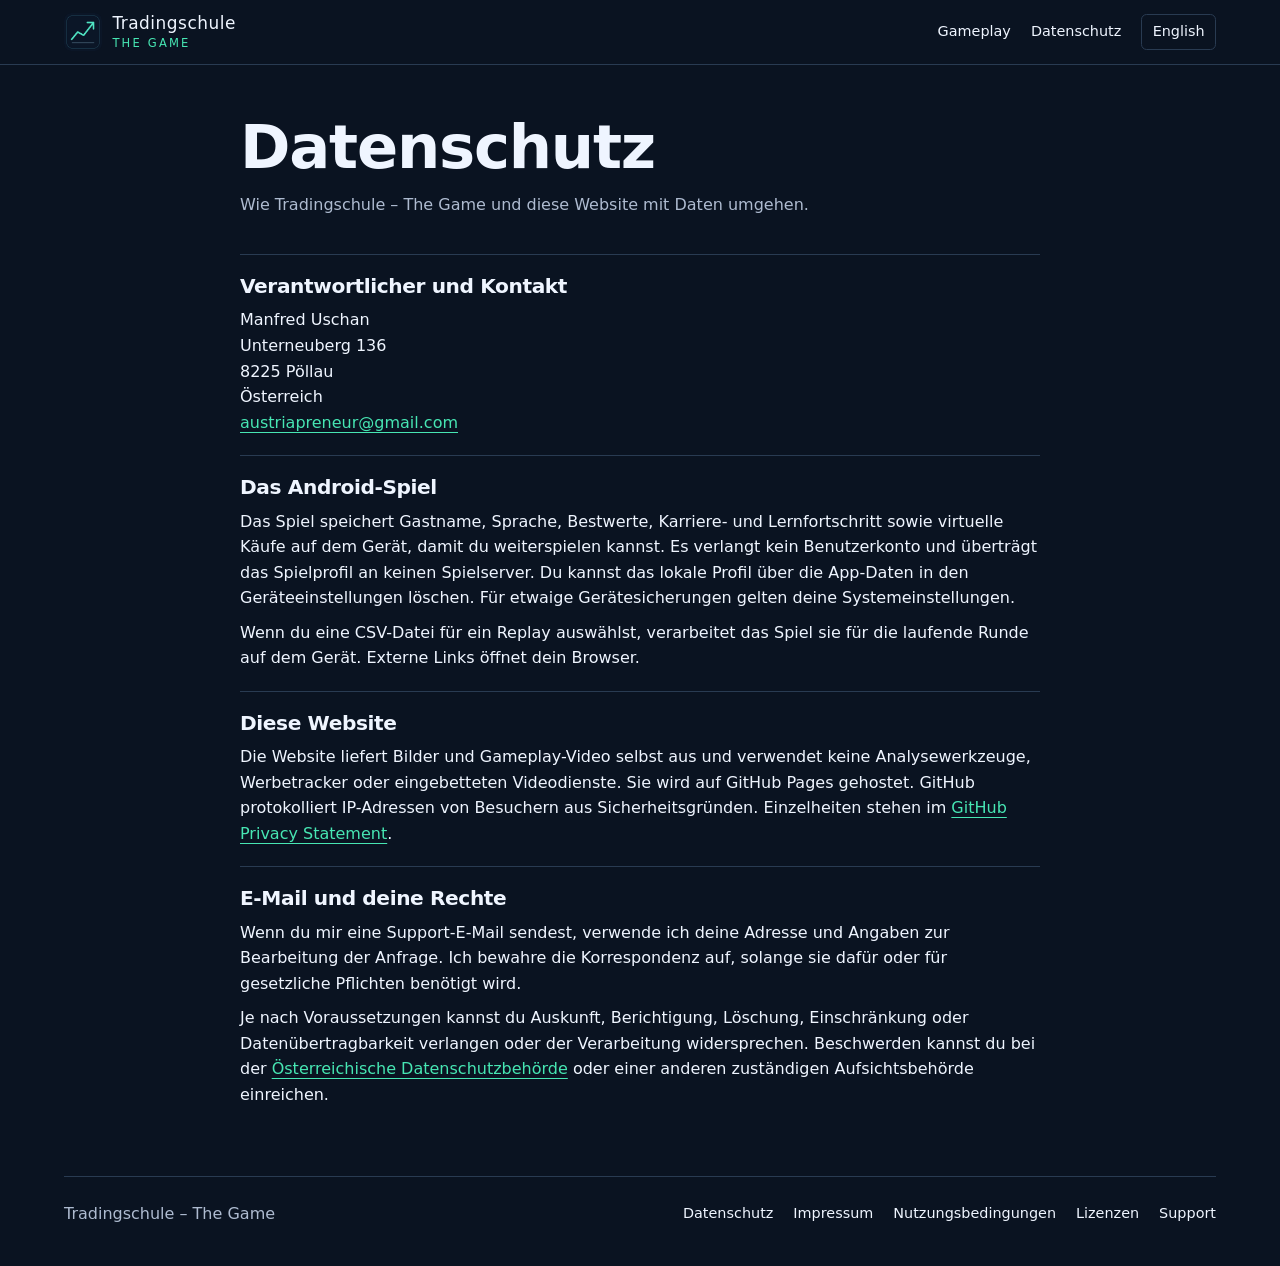
==== de/privacy/index.html @ ac20d0d2 "Add bilingual gameplay and legal pages" ====
<!doctype html>
<html lang="de">
<head>
<meta charset="utf-8">
<meta name="viewport" content="width=device-width, initial-scale=1">
<meta name="description" content="Wie Tradingschule – The Game und diese Website mit Daten umgehen.">
<meta name="theme-color" content="#0a1321">
<title>Datenschutz | Tradingschule – The Game</title>
<link rel="canonical" href="https://onvexalabs-dev.github.io/tradingschule-the-game-page/de/privacy/">
<link rel="alternate" hreflang="en" href="https://onvexalabs-dev.github.io/tradingschule-the-game-page/privacy/">
<link rel="alternate" hreflang="de" href="https://onvexalabs-dev.github.io/tradingschule-the-game-page/de/privacy/">
<link rel="icon" href="../../assets/icon.png">
<link rel="stylesheet" href="../../assets/site.css">
</head>
<body>
<header class="top"><div class="shell top-inner">
<a class="brand" href="../../de/"><img src="../../assets/icon.png" width="38" height="38" alt=""><span>Tradingschule<span class="brand-sub">THE GAME</span></span></a>
<nav aria-label="Hauptnavigation">
<a href="../../de/">Gameplay</a>
<a href="../../de/privacy/">Datenschutz</a>
<a class="locale" hreflang="en" lang="en" href="../../privacy/">English</a>
</nav></div></header>
<main id="main" class="shell legal"><h1>Datenschutz</h1><p class="intro">Wie Tradingschule – The Game und diese Website mit Daten umgehen.</p><section><h2>Verantwortlicher und Kontakt</h2><p>Manfred Uschan<br>Unterneuberg 136<br>8225 Pöllau<br>Österreich<br><a href="mailto:austriapreneur@gmail.com">austriapreneur@gmail.com</a></p></section><section><h2>Das Android-Spiel</h2><p>Das Spiel speichert Gastname, Sprache, Bestwerte, Karriere- und Lernfortschritt sowie virtuelle Käufe auf dem Gerät, damit du weiterspielen kannst. Es verlangt kein Benutzerkonto und überträgt das Spielprofil an keinen Spielserver. Du kannst das lokale Profil über die App-Daten in den Geräteeinstellungen löschen. Für etwaige Gerätesicherungen gelten deine Systemeinstellungen.</p><p>Wenn du eine CSV-Datei für ein Replay auswählst, verarbeitet das Spiel sie für die laufende Runde auf dem Gerät. Externe Links öffnet dein Browser.</p></section><section><h2>Diese Website</h2><p>Die Website liefert Bilder und Gameplay-Video selbst aus und verwendet keine Analysewerkzeuge, Werbetracker oder eingebetteten Videodienste. Sie wird auf GitHub Pages gehostet. GitHub protokolliert IP-Adressen von Besuchern aus Sicherheitsgründen. Einzelheiten stehen im <a href="https://docs.github.com/en/site-policy/privacy-policies/github-general-privacy-statement">GitHub Privacy Statement</a>.</p></section><section><h2>E-Mail und deine Rechte</h2><p>Wenn du mir eine Support-E-Mail sendest, verwende ich deine Adresse und Angaben zur Bearbeitung der Anfrage. Ich bewahre die Korrespondenz auf, solange sie dafür oder für gesetzliche Pflichten benötigt wird.</p><p>Je nach Voraussetzungen kannst du Auskunft, Berichtigung, Löschung, Einschränkung oder Datenübertragbarkeit verlangen oder der Verarbeitung widersprechen. Beschwerden kannst du bei der <a href="https://www.dsb.gv.at/">Österreichische Datenschutzbehörde</a> oder einer anderen zuständigen Aufsichtsbehörde einreichen.</p></section></main>
<footer class="shell footer"><span>Tradingschule – The Game</span><nav aria-label="Rechtliche Links"><a href="../../de/privacy/">Datenschutz</a><a href="../../de/imprint/">Impressum</a><a href="../../de/terms/">Nutzungsbedingungen</a><a href="../../de/licenses/">Lizenzen</a><a href="../../de/support/">Support</a></nav></footer>
</body>
</html>
---- assets/site.css ----
:root{color-scheme:dark;--base:#0a1321;--panel:#102033;--ink:#eff5ff;--muted:#aebbd0;--line:#293b52;--mint:#47e6b3;--gold:#eabb73}
*{box-sizing:border-box}
body{margin:0;background:var(--base);color:var(--ink);font:1rem/1.6 system-ui,-apple-system,"Segoe UI",sans-serif}
a{color:var(--mint);text-underline-offset:.22em}
a:focus-visible,video:focus-visible{outline:3px solid var(--gold);outline-offset:4px}
h1,h2,h3,p{margin:0}
h1,h2,h3{line-height:1.12;letter-spacing:-.02em}
.shell{width:min(100% - 2.5rem,72rem);margin-inline:auto}
.top{border-bottom:1px solid var(--line);background:#0a1321}
.top-inner,.footer{display:flex;align-items:center;justify-content:space-between;gap:1rem;flex-wrap:wrap}
.top-inner{padding:.8rem 0}
.brand{display:inline-flex;align-items:center;gap:.65rem;color:var(--ink);font-size:1.06rem;line-height:1.05;letter-spacing:.03em;text-decoration:none}
.brand img{border-radius:.45rem}
.brand-sub{display:block;margin-top:.26rem;color:var(--mint);font-size:.72rem;letter-spacing:.19em}
nav{display:flex;align-items:center;gap:.75rem 1.25rem;flex-wrap:wrap}
nav a{color:var(--ink);font-size:.9rem;text-decoration:none}
nav a:hover,nav a:focus-visible{color:var(--mint);text-decoration:underline}
.locale{padding:.36rem .65rem;border:1px solid var(--line);border-radius:.35rem}
.hero{border-bottom:1px solid var(--line);background:linear-gradient(90deg,#08111eeF 0%,#08111ecc 42%,#08111e20 100%),url("floor.webp") center 55% / cover no-repeat}
.hero-inner{padding:clamp(3.75rem,9vw,8rem) 0}
.hero h1{max-width:13ch;font-size:clamp(2.8rem,7vw,6.4rem);letter-spacing:-.062em}
.hero p{max-width:42ch;margin:1.3rem 0 1.6rem;color:#dbe5f1;font-size:clamp(1.05rem,2vw,1.24rem)}
.button{display:inline-block;padding:.65rem 1.05rem;background:var(--mint);color:var(--base);font-weight:700;text-decoration:none;border-radius:.4rem}
.button:hover{background:#80f3ce}
.demo{padding:3rem 0}
.demo-head{display:flex;align-items:baseline;justify-content:space-between;flex-wrap:wrap;gap:.75rem;margin-bottom:1rem}
.demo-head p,.features p,.intro{color:var(--muted)}
video{display:block;width:100%;height:auto;aspect-ratio:16/9;background:#03080e;border:1px solid var(--line);border-radius:.6rem}
.features{display:grid;grid-template-columns:repeat(3,1fr);gap:1.5rem;margin-top:2.4rem}
.features article{border-top:2px solid var(--gold);padding-top:1rem}
.features h3{margin-bottom:.65rem}
.footer{border-top:1px solid var(--line);padding:1.5rem 0 2.5rem;color:var(--muted)}
.legal{max-width:50rem;padding:3rem 0}
.legal h1{font-size:clamp(2.15rem,5vw,3.8rem)}
.legal .intro{margin:.7rem 0 2.3rem}
.legal section{padding:1.25rem 0;border-top:1px solid var(--line)}
.legal h2{margin-bottom:.6rem;font-size:1.26rem}
.legal p+p{margin-top:.55rem}
@media(max-width:680px){.features{grid-template-columns:1fr}.hero{background-image:linear-gradient(90deg,#08111ef3,#08111eb3),url("floor.webp")}.top-inner{gap:.6rem}.legal,.demo{padding-top:2rem}}
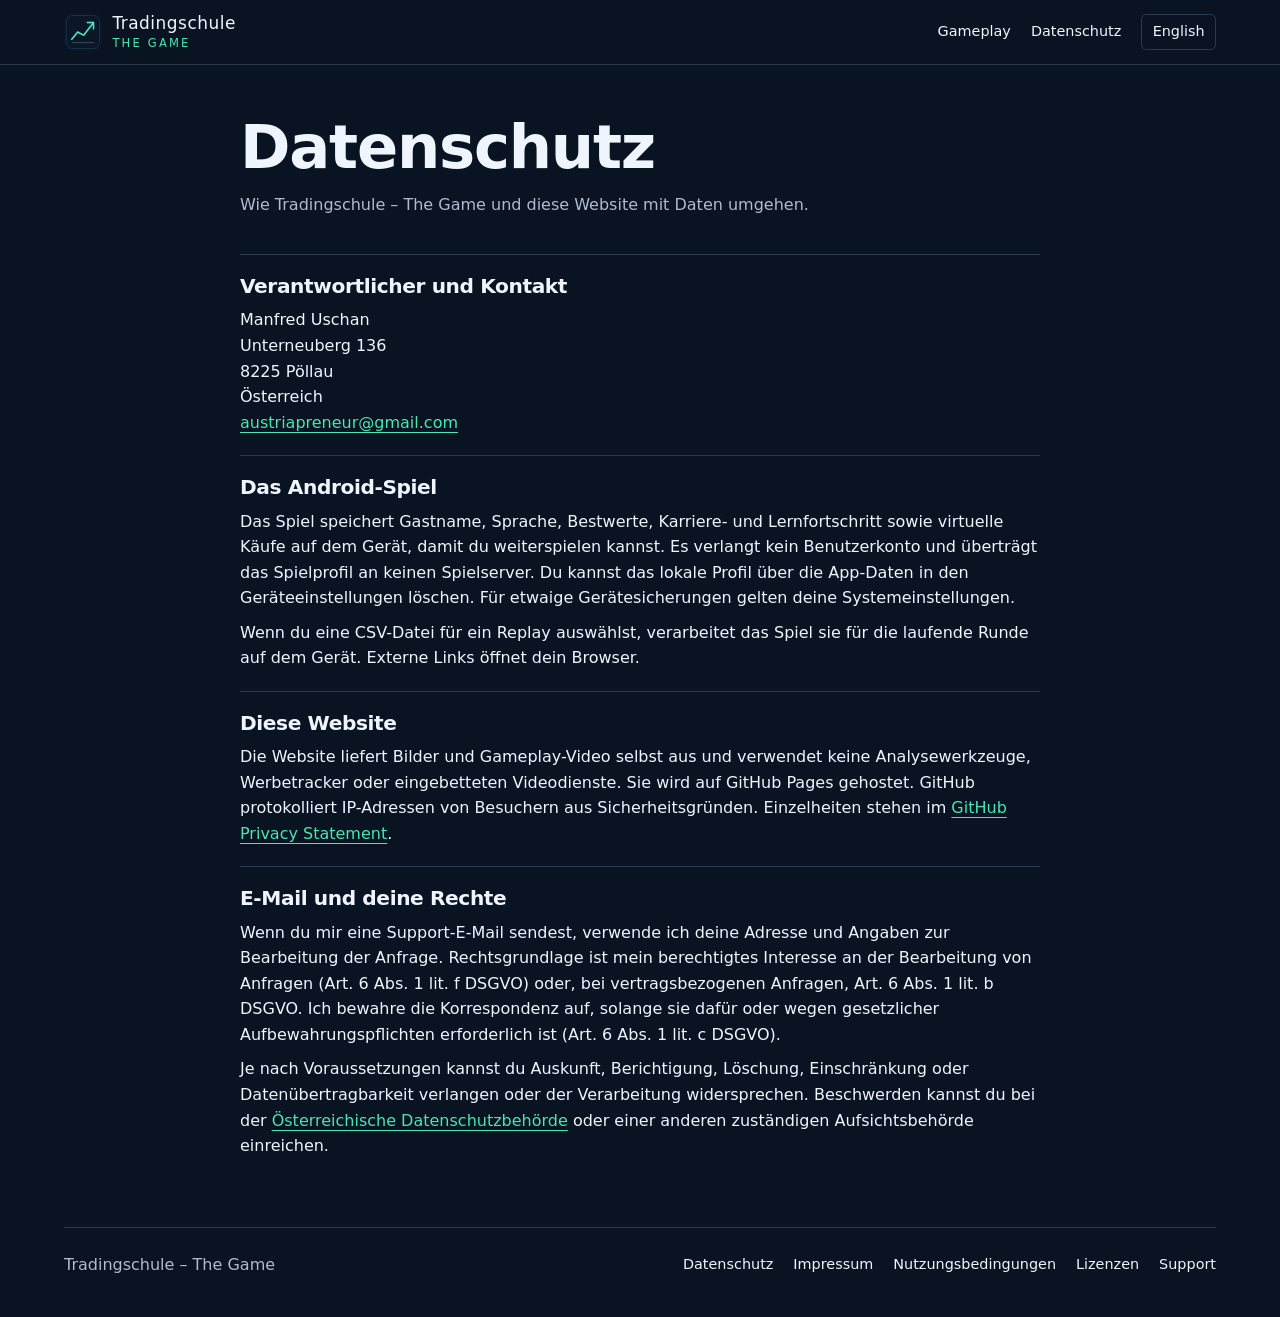
==== commit 73c88312: "Document support email processing in privacy notices" ====
--- a/de/privacy/index.html
+++ b/de/privacy/index.html
@@ -20,7 +20,7 @@
 <a href="../../de/privacy/">Datenschutz</a>
 <a class="locale" hreflang="en" lang="en" href="../../privacy/">English</a>
 </nav></div></header>
-<main id="main" class="shell legal"><h1>Datenschutz</h1><p class="intro">Wie Tradingschule – The Game und diese Website mit Daten umgehen.</p><section><h2>Verantwortlicher und Kontakt</h2><p>Manfred Uschan<br>Unterneuberg 136<br>8225 Pöllau<br>Österreich<br><a href="mailto:austriapreneur@gmail.com">austriapreneur@gmail.com</a></p></section><section><h2>Das Android-Spiel</h2><p>Das Spiel speichert Gastname, Sprache, Bestwerte, Karriere- und Lernfortschritt sowie virtuelle Käufe auf dem Gerät, damit du weiterspielen kannst. Es verlangt kein Benutzerkonto und überträgt das Spielprofil an keinen Spielserver. Du kannst das lokale Profil über die App-Daten in den Geräteeinstellungen löschen. Für etwaige Gerätesicherungen gelten deine Systemeinstellungen.</p><p>Wenn du eine CSV-Datei für ein Replay auswählst, verarbeitet das Spiel sie für die laufende Runde auf dem Gerät. Externe Links öffnet dein Browser.</p></section><section><h2>Diese Website</h2><p>Die Website liefert Bilder und Gameplay-Video selbst aus und verwendet keine Analysewerkzeuge, Werbetracker oder eingebetteten Videodienste. Sie wird auf GitHub Pages gehostet. GitHub protokolliert IP-Adressen von Besuchern aus Sicherheitsgründen. Einzelheiten stehen im <a href="https://docs.github.com/en/site-policy/privacy-policies/github-general-privacy-statement">GitHub Privacy Statement</a>.</p></section><section><h2>E-Mail und deine Rechte</h2><p>Wenn du mir eine Support-E-Mail sendest, verwende ich deine Adresse und Angaben zur Bearbeitung der Anfrage. Ich bewahre die Korrespondenz auf, solange sie dafür oder für gesetzliche Pflichten benötigt wird.</p><p>Je nach Voraussetzungen kannst du Auskunft, Berichtigung, Löschung, Einschränkung oder Datenübertragbarkeit verlangen oder der Verarbeitung widersprechen. Beschwerden kannst du bei der <a href="https://www.dsb.gv.at/">Österreichische Datenschutzbehörde</a> oder einer anderen zuständigen Aufsichtsbehörde einreichen.</p></section></main>
+<main id="main" class="shell legal"><h1>Datenschutz</h1><p class="intro">Wie Tradingschule – The Game und diese Website mit Daten umgehen.</p><section><h2>Verantwortlicher und Kontakt</h2><p>Manfred Uschan<br>Unterneuberg 136<br>8225 Pöllau<br>Österreich<br><a href="mailto:austriapreneur@gmail.com">austriapreneur@gmail.com</a></p></section><section><h2>Das Android-Spiel</h2><p>Das Spiel speichert Gastname, Sprache, Bestwerte, Karriere- und Lernfortschritt sowie virtuelle Käufe auf dem Gerät, damit du weiterspielen kannst. Es verlangt kein Benutzerkonto und überträgt das Spielprofil an keinen Spielserver. Du kannst das lokale Profil über die App-Daten in den Geräteeinstellungen löschen. Für etwaige Gerätesicherungen gelten deine Systemeinstellungen.</p><p>Wenn du eine CSV-Datei für ein Replay auswählst, verarbeitet das Spiel sie für die laufende Runde auf dem Gerät. Externe Links öffnet dein Browser.</p></section><section><h2>Diese Website</h2><p>Die Website liefert Bilder und Gameplay-Video selbst aus und verwendet keine Analysewerkzeuge, Werbetracker oder eingebetteten Videodienste. Sie wird auf GitHub Pages gehostet. GitHub protokolliert IP-Adressen von Besuchern aus Sicherheitsgründen. Einzelheiten stehen im <a href="https://docs.github.com/en/site-policy/privacy-policies/github-general-privacy-statement">GitHub Privacy Statement</a>.</p></section><section><h2>E-Mail und deine Rechte</h2><p>Wenn du mir eine Support-E-Mail sendest, verwende ich deine Adresse und Angaben zur Bearbeitung der Anfrage. Rechtsgrundlage ist mein berechtigtes Interesse an der Bearbeitung von Anfragen (Art. 6 Abs. 1 lit. f DSGVO) oder, bei vertragsbezogenen Anfragen, Art. 6 Abs. 1 lit. b DSGVO. Ich bewahre die Korrespondenz auf, solange sie dafür oder wegen gesetzlicher Aufbewahrungspflichten erforderlich ist (Art. 6 Abs. 1 lit. c DSGVO).</p><p>Je nach Voraussetzungen kannst du Auskunft, Berichtigung, Löschung, Einschränkung oder Datenübertragbarkeit verlangen oder der Verarbeitung widersprechen. Beschwerden kannst du bei der <a href="https://www.dsb.gv.at/">Österreichische Datenschutzbehörde</a> oder einer anderen zuständigen Aufsichtsbehörde einreichen.</p></section></main>
 <footer class="shell footer"><span>Tradingschule – The Game</span><nav aria-label="Rechtliche Links"><a href="../../de/privacy/">Datenschutz</a><a href="../../de/imprint/">Impressum</a><a href="../../de/terms/">Nutzungsbedingungen</a><a href="../../de/licenses/">Lizenzen</a><a href="../../de/support/">Support</a></nav></footer>
 </body>
 </html>
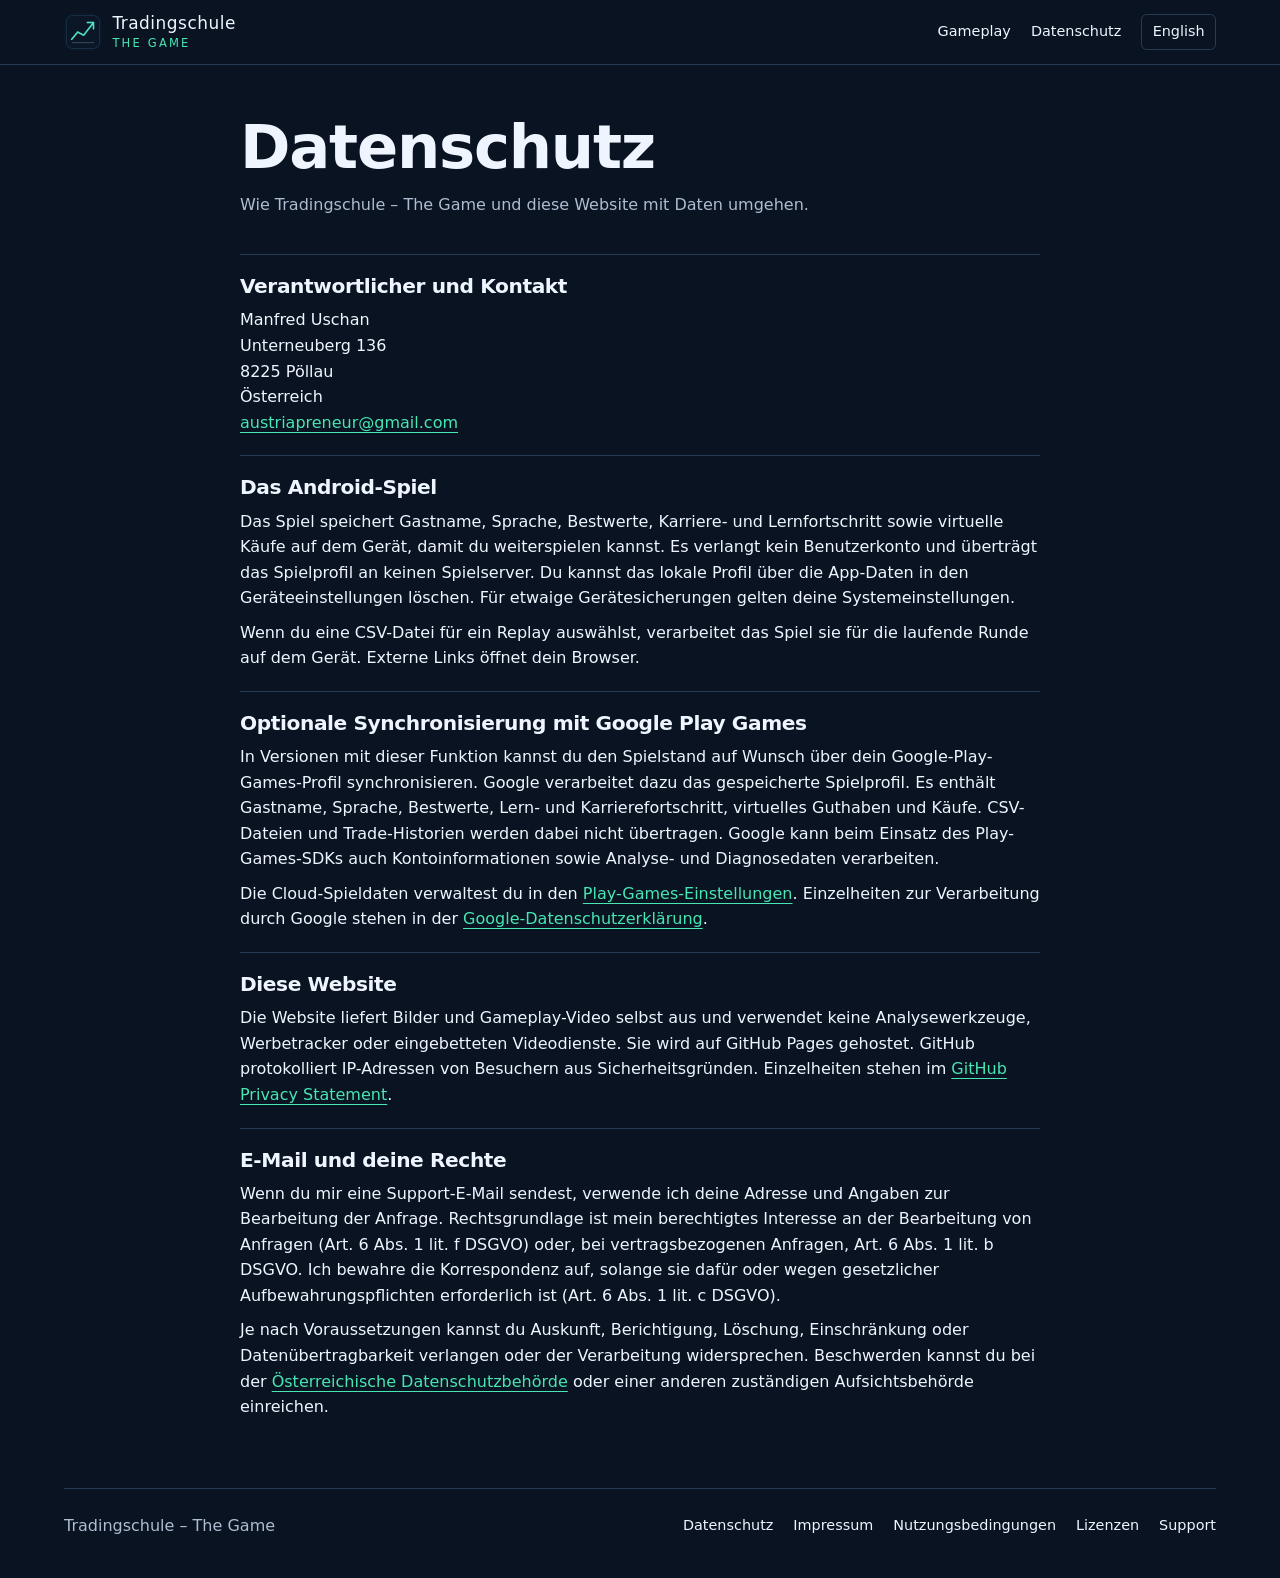
==== commit 71728efc: "Disclose optional Play Games save sync" ====
--- a/de/privacy/index.html
+++ b/de/privacy/index.html
@@ -20,7 +20,7 @@
 <a href="../../de/privacy/">Datenschutz</a>
 <a class="locale" hreflang="en" lang="en" href="../../privacy/">English</a>
 </nav></div></header>
-<main id="main" class="shell legal"><h1>Datenschutz</h1><p class="intro">Wie Tradingschule – The Game und diese Website mit Daten umgehen.</p><section><h2>Verantwortlicher und Kontakt</h2><p>Manfred Uschan<br>Unterneuberg 136<br>8225 Pöllau<br>Österreich<br><a href="mailto:austriapreneur@gmail.com">austriapreneur@gmail.com</a></p></section><section><h2>Das Android-Spiel</h2><p>Das Spiel speichert Gastname, Sprache, Bestwerte, Karriere- und Lernfortschritt sowie virtuelle Käufe auf dem Gerät, damit du weiterspielen kannst. Es verlangt kein Benutzerkonto und überträgt das Spielprofil an keinen Spielserver. Du kannst das lokale Profil über die App-Daten in den Geräteeinstellungen löschen. Für etwaige Gerätesicherungen gelten deine Systemeinstellungen.</p><p>Wenn du eine CSV-Datei für ein Replay auswählst, verarbeitet das Spiel sie für die laufende Runde auf dem Gerät. Externe Links öffnet dein Browser.</p></section><section><h2>Diese Website</h2><p>Die Website liefert Bilder und Gameplay-Video selbst aus und verwendet keine Analysewerkzeuge, Werbetracker oder eingebetteten Videodienste. Sie wird auf GitHub Pages gehostet. GitHub protokolliert IP-Adressen von Besuchern aus Sicherheitsgründen. Einzelheiten stehen im <a href="https://docs.github.com/en/site-policy/privacy-policies/github-general-privacy-statement">GitHub Privacy Statement</a>.</p></section><section><h2>E-Mail und deine Rechte</h2><p>Wenn du mir eine Support-E-Mail sendest, verwende ich deine Adresse und Angaben zur Bearbeitung der Anfrage. Rechtsgrundlage ist mein berechtigtes Interesse an der Bearbeitung von Anfragen (Art. 6 Abs. 1 lit. f DSGVO) oder, bei vertragsbezogenen Anfragen, Art. 6 Abs. 1 lit. b DSGVO. Ich bewahre die Korrespondenz auf, solange sie dafür oder wegen gesetzlicher Aufbewahrungspflichten erforderlich ist (Art. 6 Abs. 1 lit. c DSGVO).</p><p>Je nach Voraussetzungen kannst du Auskunft, Berichtigung, Löschung, Einschränkung oder Datenübertragbarkeit verlangen oder der Verarbeitung widersprechen. Beschwerden kannst du bei der <a href="https://www.dsb.gv.at/">Österreichische Datenschutzbehörde</a> oder einer anderen zuständigen Aufsichtsbehörde einreichen.</p></section></main>
+<main id="main" class="shell legal"><h1>Datenschutz</h1><p class="intro">Wie Tradingschule – The Game und diese Website mit Daten umgehen.</p><section><h2>Verantwortlicher und Kontakt</h2><p>Manfred Uschan<br>Unterneuberg 136<br>8225 Pöllau<br>Österreich<br><a href="mailto:austriapreneur@gmail.com">austriapreneur@gmail.com</a></p></section><section><h2>Das Android-Spiel</h2><p>Das Spiel speichert Gastname, Sprache, Bestwerte, Karriere- und Lernfortschritt sowie virtuelle Käufe auf dem Gerät, damit du weiterspielen kannst. Es verlangt kein Benutzerkonto und überträgt das Spielprofil an keinen Spielserver. Du kannst das lokale Profil über die App-Daten in den Geräteeinstellungen löschen. Für etwaige Gerätesicherungen gelten deine Systemeinstellungen.</p><p>Wenn du eine CSV-Datei für ein Replay auswählst, verarbeitet das Spiel sie für die laufende Runde auf dem Gerät. Externe Links öffnet dein Browser.</p></section><section><h2>Optionale Synchronisierung mit Google Play Games</h2><p>In Versionen mit dieser Funktion kannst du den Spielstand auf Wunsch über dein Google-Play-Games-Profil synchronisieren. Google verarbeitet dazu das gespeicherte Spielprofil. Es enthält Gastname, Sprache, Bestwerte, Lern- und Karrierefortschritt, virtuelles Guthaben und Käufe. CSV-Dateien und Trade-Historien werden dabei nicht übertragen. Google kann beim Einsatz des Play-Games-SDKs auch Kontoinformationen sowie Analyse- und Diagnosedaten verarbeiten.</p><p>Die Cloud-Spieldaten verwaltest du in den <a href="https://support.google.com/googleplay/answer/9130646?hl=de">Play-Games-Einstellungen</a>. Einzelheiten zur Verarbeitung durch Google stehen in der <a href="https://policies.google.com/privacy?hl=de">Google-Datenschutzerklärung</a>.</p></section><section><h2>Diese Website</h2><p>Die Website liefert Bilder und Gameplay-Video selbst aus und verwendet keine Analysewerkzeuge, Werbetracker oder eingebetteten Videodienste. Sie wird auf GitHub Pages gehostet. GitHub protokolliert IP-Adressen von Besuchern aus Sicherheitsgründen. Einzelheiten stehen im <a href="https://docs.github.com/en/site-policy/privacy-policies/github-general-privacy-statement">GitHub Privacy Statement</a>.</p></section><section><h2>E-Mail und deine Rechte</h2><p>Wenn du mir eine Support-E-Mail sendest, verwende ich deine Adresse und Angaben zur Bearbeitung der Anfrage. Rechtsgrundlage ist mein berechtigtes Interesse an der Bearbeitung von Anfragen (Art. 6 Abs. 1 lit. f DSGVO) oder, bei vertragsbezogenen Anfragen, Art. 6 Abs. 1 lit. b DSGVO. Ich bewahre die Korrespondenz auf, solange sie dafür oder wegen gesetzlicher Aufbewahrungspflichten erforderlich ist (Art. 6 Abs. 1 lit. c DSGVO).</p><p>Je nach Voraussetzungen kannst du Auskunft, Berichtigung, Löschung, Einschränkung oder Datenübertragbarkeit verlangen oder der Verarbeitung widersprechen. Beschwerden kannst du bei der <a href="https://www.dsb.gv.at/">Österreichische Datenschutzbehörde</a> oder einer anderen zuständigen Aufsichtsbehörde einreichen.</p></section></main>
 <footer class="shell footer"><span>Tradingschule – The Game</span><nav aria-label="Rechtliche Links"><a href="../../de/privacy/">Datenschutz</a><a href="../../de/imprint/">Impressum</a><a href="../../de/terms/">Nutzungsbedingungen</a><a href="../../de/licenses/">Lizenzen</a><a href="../../de/support/">Support</a></nav></footer>
 </body>
 </html>
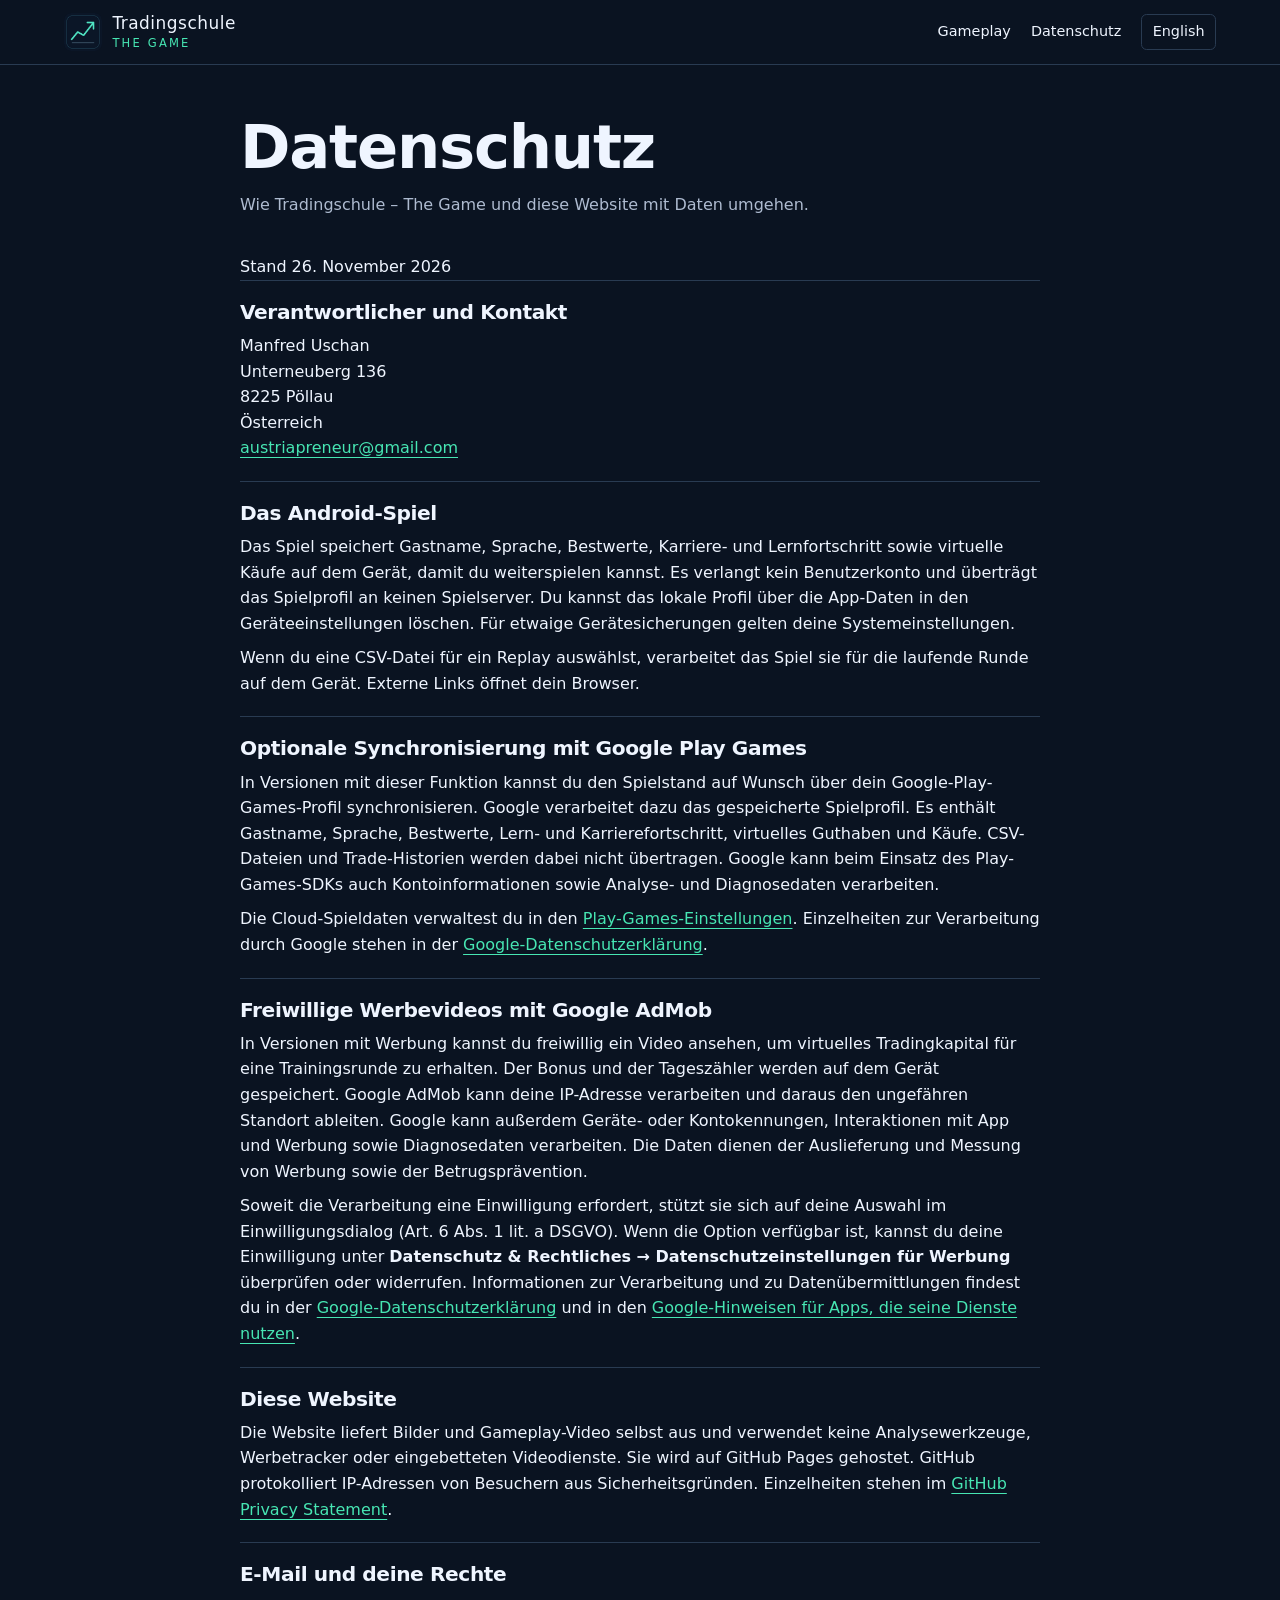
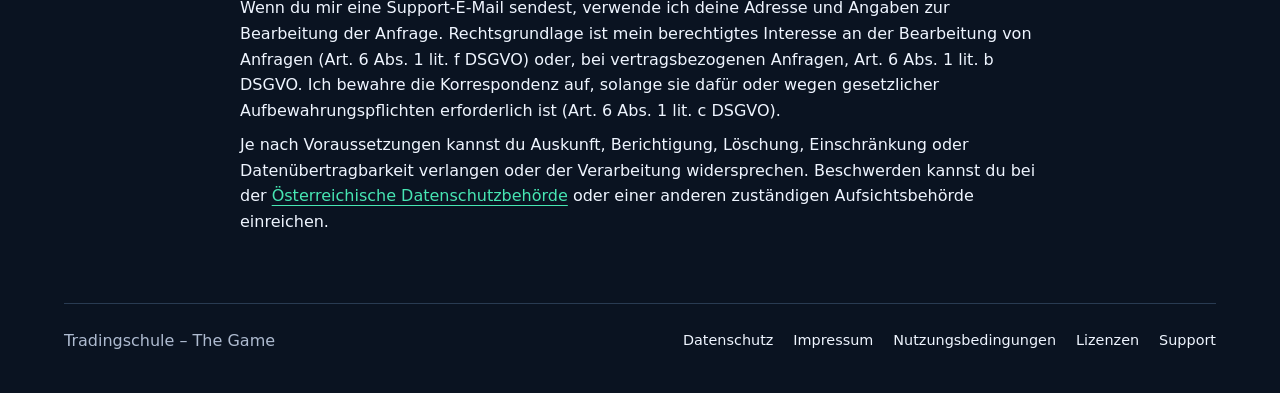
==== commit 319d74d6: "Update bilingual privacy policy for Android ads" ====
--- a/de/privacy/index.html
+++ b/de/privacy/index.html
@@ -20,7 +20,7 @@
 <a href="../../de/privacy/">Datenschutz</a>
 <a class="locale" hreflang="en" lang="en" href="../../privacy/">English</a>
 </nav></div></header>
-<main id="main" class="shell legal"><h1>Datenschutz</h1><p class="intro">Wie Tradingschule – The Game und diese Website mit Daten umgehen.</p><section><h2>Verantwortlicher und Kontakt</h2><p>Manfred Uschan<br>Unterneuberg 136<br>8225 Pöllau<br>Österreich<br><a href="mailto:austriapreneur@gmail.com">austriapreneur@gmail.com</a></p></section><section><h2>Das Android-Spiel</h2><p>Das Spiel speichert Gastname, Sprache, Bestwerte, Karriere- und Lernfortschritt sowie virtuelle Käufe auf dem Gerät, damit du weiterspielen kannst. Es verlangt kein Benutzerkonto und überträgt das Spielprofil an keinen Spielserver. Du kannst das lokale Profil über die App-Daten in den Geräteeinstellungen löschen. Für etwaige Gerätesicherungen gelten deine Systemeinstellungen.</p><p>Wenn du eine CSV-Datei für ein Replay auswählst, verarbeitet das Spiel sie für die laufende Runde auf dem Gerät. Externe Links öffnet dein Browser.</p></section><section><h2>Optionale Synchronisierung mit Google Play Games</h2><p>In Versionen mit dieser Funktion kannst du den Spielstand auf Wunsch über dein Google-Play-Games-Profil synchronisieren. Google verarbeitet dazu das gespeicherte Spielprofil. Es enthält Gastname, Sprache, Bestwerte, Lern- und Karrierefortschritt, virtuelles Guthaben und Käufe. CSV-Dateien und Trade-Historien werden dabei nicht übertragen. Google kann beim Einsatz des Play-Games-SDKs auch Kontoinformationen sowie Analyse- und Diagnosedaten verarbeiten.</p><p>Die Cloud-Spieldaten verwaltest du in den <a href="https://support.google.com/googleplay/answer/9130646?hl=de">Play-Games-Einstellungen</a>. Einzelheiten zur Verarbeitung durch Google stehen in der <a href="https://policies.google.com/privacy?hl=de">Google-Datenschutzerklärung</a>.</p></section><section><h2>Diese Website</h2><p>Die Website liefert Bilder und Gameplay-Video selbst aus und verwendet keine Analysewerkzeuge, Werbetracker oder eingebetteten Videodienste. Sie wird auf GitHub Pages gehostet. GitHub protokolliert IP-Adressen von Besuchern aus Sicherheitsgründen. Einzelheiten stehen im <a href="https://docs.github.com/en/site-policy/privacy-policies/github-general-privacy-statement">GitHub Privacy Statement</a>.</p></section><section><h2>E-Mail und deine Rechte</h2><p>Wenn du mir eine Support-E-Mail sendest, verwende ich deine Adresse und Angaben zur Bearbeitung der Anfrage. Rechtsgrundlage ist mein berechtigtes Interesse an der Bearbeitung von Anfragen (Art. 6 Abs. 1 lit. f DSGVO) oder, bei vertragsbezogenen Anfragen, Art. 6 Abs. 1 lit. b DSGVO. Ich bewahre die Korrespondenz auf, solange sie dafür oder wegen gesetzlicher Aufbewahrungspflichten erforderlich ist (Art. 6 Abs. 1 lit. c DSGVO).</p><p>Je nach Voraussetzungen kannst du Auskunft, Berichtigung, Löschung, Einschränkung oder Datenübertragbarkeit verlangen oder der Verarbeitung widersprechen. Beschwerden kannst du bei der <a href="https://www.dsb.gv.at/">Österreichische Datenschutzbehörde</a> oder einer anderen zuständigen Aufsichtsbehörde einreichen.</p></section></main>
+<main id="main" class="shell legal"><h1>Datenschutz</h1><p class="intro">Wie Tradingschule – The Game und diese Website mit Daten umgehen.</p><p>Stand 26. November 2026</p><section><h2>Verantwortlicher und Kontakt</h2><p>Manfred Uschan<br>Unterneuberg 136<br>8225 Pöllau<br>Österreich<br><a href="mailto:austriapreneur@gmail.com">austriapreneur@gmail.com</a></p></section><section><h2>Das Android-Spiel</h2><p>Das Spiel speichert Gastname, Sprache, Bestwerte, Karriere- und Lernfortschritt sowie virtuelle Käufe auf dem Gerät, damit du weiterspielen kannst. Es verlangt kein Benutzerkonto und überträgt das Spielprofil an keinen Spielserver. Du kannst das lokale Profil über die App-Daten in den Geräteeinstellungen löschen. Für etwaige Gerätesicherungen gelten deine Systemeinstellungen.</p><p>Wenn du eine CSV-Datei für ein Replay auswählst, verarbeitet das Spiel sie für die laufende Runde auf dem Gerät. Externe Links öffnet dein Browser.</p></section><section><h2>Optionale Synchronisierung mit Google Play Games</h2><p>In Versionen mit dieser Funktion kannst du den Spielstand auf Wunsch über dein Google-Play-Games-Profil synchronisieren. Google verarbeitet dazu das gespeicherte Spielprofil. Es enthält Gastname, Sprache, Bestwerte, Lern- und Karrierefortschritt, virtuelles Guthaben und Käufe. CSV-Dateien und Trade-Historien werden dabei nicht übertragen. Google kann beim Einsatz des Play-Games-SDKs auch Kontoinformationen sowie Analyse- und Diagnosedaten verarbeiten.</p><p>Die Cloud-Spieldaten verwaltest du in den <a href="https://support.google.com/googleplay/answer/9130646?hl=de">Play-Games-Einstellungen</a>. Einzelheiten zur Verarbeitung durch Google stehen in der <a href="https://policies.google.com/privacy?hl=de">Google-Datenschutzerklärung</a>.</p></section><section><h2>Freiwillige Werbevideos mit Google AdMob</h2><p>In Versionen mit Werbung kannst du freiwillig ein Video ansehen, um virtuelles Tradingkapital für eine Trainingsrunde zu erhalten. Der Bonus und der Tageszähler werden auf dem Gerät gespeichert. Google AdMob kann deine IP-Adresse verarbeiten und daraus den ungefähren Standort ableiten. Google kann außerdem Geräte- oder Kontokennungen, Interaktionen mit App und Werbung sowie Diagnosedaten verarbeiten. Die Daten dienen der Auslieferung und Messung von Werbung sowie der Betrugsprävention.</p><p>Soweit die Verarbeitung eine Einwilligung erfordert, stützt sie sich auf deine Auswahl im Einwilligungsdialog (Art. 6 Abs. 1 lit. a DSGVO). Wenn die Option verfügbar ist, kannst du deine Einwilligung unter <strong>Datenschutz &amp; Rechtliches → Datenschutzeinstellungen für Werbung</strong> überprüfen oder widerrufen. Informationen zur Verarbeitung und zu Datenübermittlungen findest du in der <a href="https://policies.google.com/privacy?hl=de">Google-Datenschutzerklärung</a> und in den <a href="https://policies.google.com/technologies/partner-sites?hl=de">Google-Hinweisen für Apps, die seine Dienste nutzen</a>.</p></section><section><h2>Diese Website</h2><p>Die Website liefert Bilder und Gameplay-Video selbst aus und verwendet keine Analysewerkzeuge, Werbetracker oder eingebetteten Videodienste. Sie wird auf GitHub Pages gehostet. GitHub protokolliert IP-Adressen von Besuchern aus Sicherheitsgründen. Einzelheiten stehen im <a href="https://docs.github.com/en/site-policy/privacy-policies/github-general-privacy-statement">GitHub Privacy Statement</a>.</p></section><section><h2>E-Mail und deine Rechte</h2><p>Wenn du mir eine Support-E-Mail sendest, verwende ich deine Adresse und Angaben zur Bearbeitung der Anfrage. Rechtsgrundlage ist mein berechtigtes Interesse an der Bearbeitung von Anfragen (Art. 6 Abs. 1 lit. f DSGVO) oder, bei vertragsbezogenen Anfragen, Art. 6 Abs. 1 lit. b DSGVO. Ich bewahre die Korrespondenz auf, solange sie dafür oder wegen gesetzlicher Aufbewahrungspflichten erforderlich ist (Art. 6 Abs. 1 lit. c DSGVO).</p><p>Je nach Voraussetzungen kannst du Auskunft, Berichtigung, Löschung, Einschränkung oder Datenübertragbarkeit verlangen oder der Verarbeitung widersprechen. Beschwerden kannst du bei der <a href="https://www.dsb.gv.at/">Österreichische Datenschutzbehörde</a> oder einer anderen zuständigen Aufsichtsbehörde einreichen.</p></section></main>
 <footer class="shell footer"><span>Tradingschule – The Game</span><nav aria-label="Rechtliche Links"><a href="../../de/privacy/">Datenschutz</a><a href="../../de/imprint/">Impressum</a><a href="../../de/terms/">Nutzungsbedingungen</a><a href="../../de/licenses/">Lizenzen</a><a href="../../de/support/">Support</a></nav></footer>
 </body>
 </html>
